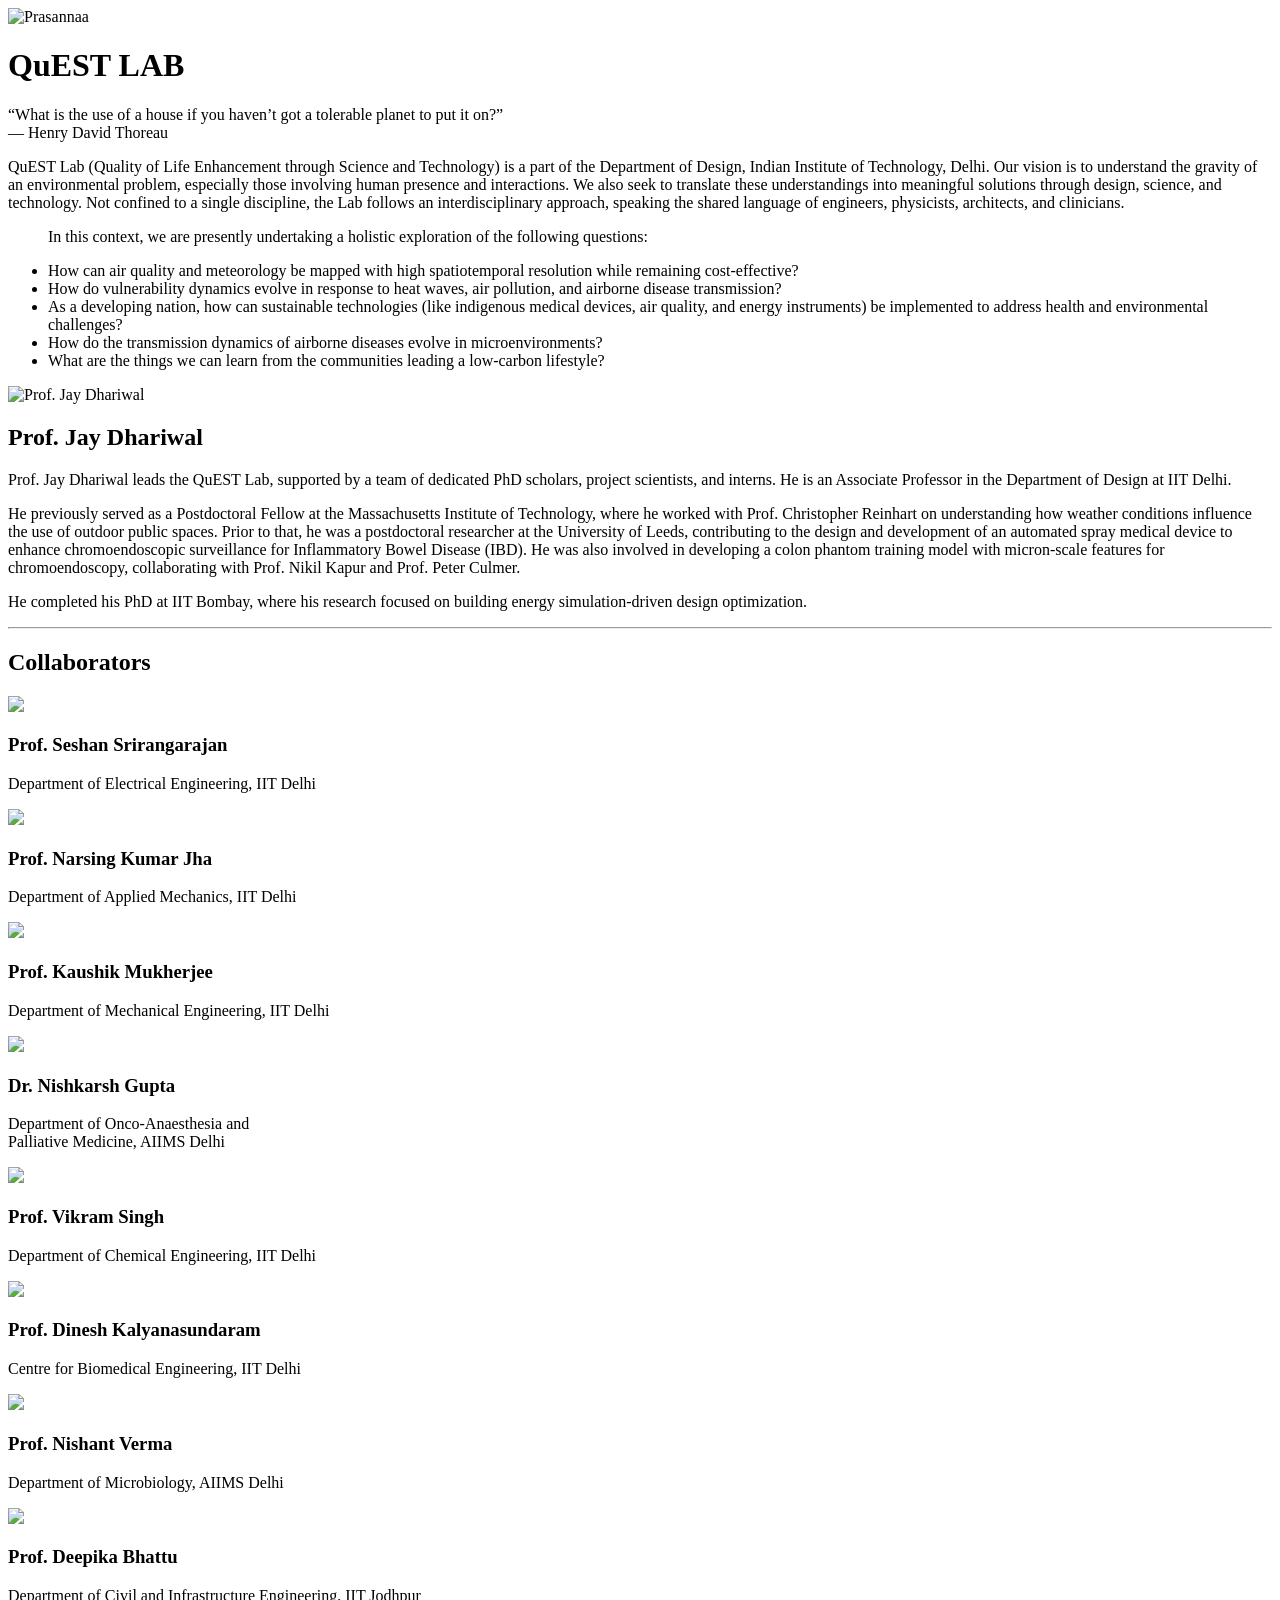
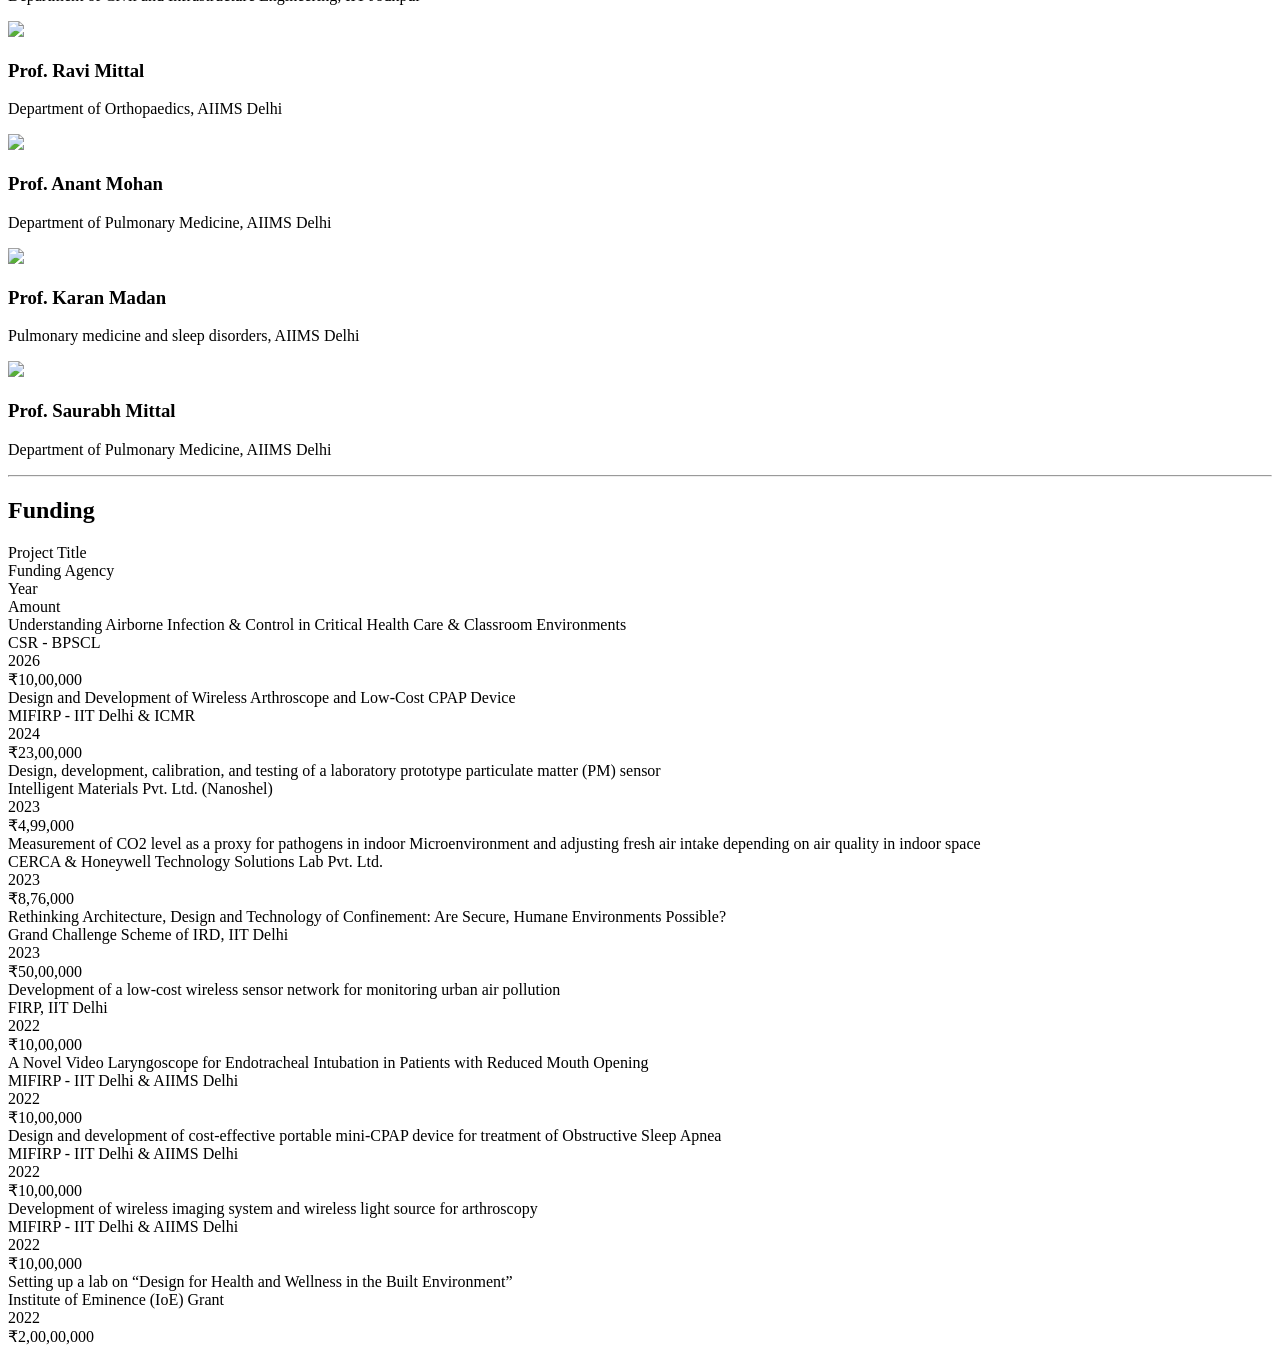
==== index.html @ b1b8299a "Add files via upload" ====
<!DOCTYPE html>
<html>
<head profile="http://www.w3.org/2005/10/profile">
<link rel="icon" 
      type="image/png" 
      href="./img/Favicon.png">
<meta name="viewport" content="width=device-width, initial-scale=1">
<title>Quest Lab</title>
<link rel="stylesheet" href="./css/stylesheet.css">
</head>
<body>

    <div id="nav-placeholder"></div>
    <script src="./js/nav-loader.js"></script>

    <div class="main">
        <div >
            <img src="./img/Lab_team.JPG" alt="Prasannaa" class="about_photo">
        </div>

        <div class="about_text">
        
        <h1>QuEST LAB</h1>

        <p class="lab-quote">
            “What is the use of a house if you haven’t got a tolerable planet to put it on?” 
            <br>― Henry David Thoreau
        <p>
            QuEST Lab (Quality of Life Enhancement through Science and Technology) is a part of the Department of Design, 
            Indian Institute of Technology, Delhi. Our vision is to understand the gravity of an environmental problem, especially 
            those involving human presence and interactions. We also seek to translate these understandings into meaningful solutions 
            through design, science, and technology. Not confined to a single discipline, the Lab follows an interdisciplinary approach, 
            speaking the shared language of engineers, physicists, architects, and clinicians.
        </p>

        <ul class="lab-list">
        <p>
            In this context, we are presently undertaking a holistic exploration of the following questions:
        </p>
            <li>How can air quality and meteorology be mapped with high spatiotemporal resolution while remaining cost-effective?</li>
            <li>How do vulnerability dynamics evolve in response to heat waves, air pollution, and airborne disease transmission?</li>
            <li>As a developing nation, how can sustainable technologies (like indigenous medical devices, air quality, and energy instruments) be implemented to address health and environmental challenges?</li>
            <li>How do the transmission dynamics of airborne diseases evolve in microenvironments?</li>
            <li>What are the things we can learn from the communities leading a low-carbon lifestyle?</li>
        </ul>

        </div>

        <div class="pi-section">

        <img src="./img/Jay Dhariwal.jpeg" alt="Prof. Jay Dhariwal" class="pi-img">

        <div class="pi-text">
            <h2>Prof. Jay Dhariwal</h2>

            <p>
            Prof. Jay Dhariwal leads the QuEST Lab, supported by a team of dedicated PhD scholars, 
            project scientists, and interns. He is an Associate Professor in the Department of Design at IIT Delhi.
            </p>

            <p>
            He previously served as a Postdoctoral Fellow at the Massachusetts Institute of Technology, 
            where he worked with Prof. Christopher Reinhart on understanding how weather conditions influence 
            the use of outdoor public spaces. Prior to that, he was a postdoctoral researcher at the University of Leeds, 
            contributing to the design and development of an automated spray medical device to enhance chromoendoscopic 
            surveillance for Inflammatory Bowel Disease (IBD). He was also involved in developing a colon phantom training 
            model with micron-scale features for chromoendoscopy, collaborating with Prof. Nikil Kapur and Prof. Peter Culmer.
            </p>

            <p>
            He completed his PhD at IIT Bombay, where his research focused on building energy simulation-driven design optimization.
            </p>

        </div>

        </div>

        
        <hr class="section-line">

        <div class="about_text">
        
        <h2>Collaborators</h2>

            <div class="collab-container">

                <div class="collab-card">
                    <img src="./img/Collaborators/Seshan_Srirangarajan.jpeg" class="collab-img">
                    <h3>Prof. Seshan Srirangarajan</h3>
                    <p>Department of Electrical Engineering, IIT Delhi</p>
                </div>

                <div class="collab-card">
                    <img src="./img/Collaborators/Narsing_jha.jpeg" class="collab-img">
                    <h3>Prof. Narsing Kumar Jha</h3>
                    <p>Department of Applied Mechanics, IIT Delhi</p>
                </div>

                <div class="collab-card">
                    <img src="./img/Collaborators/K_Mukherjee.jfif" class="collab-img">
                    <h3>Prof. Kaushik Mukherjee</h3>
                    <p>Department of Mechanical Engineering, IIT Delhi</p>
                </div>

                <div class="collab-card">
                    <img src="./img/Collaborators/Nishkarsh-Gupta.webp" class="collab-img">
                    <h3>Dr. Nishkarsh Gupta</h3>
                    <p>Department of Onco-Anaesthesia and <br> Palliative Medicine, AIIMS Delhi</p>
                </div>

                <div class="collab-card">
                    <img src="./img/Collaborators/vikram-singh.jpeg" class="collab-img">
                    <h3>Prof. Vikram Singh</h3>
                    <p>Department of Chemical Engineering, IIT Delhi</p>
                </div>

                <div class="collab-card">
                    <img src="./img/Collaborators/Dinesh_kalyanasundaram.jfif" class="collab-img">
                    <h3>Prof. Dinesh Kalyanasundaram</h3>
                    <p>Centre for Biomedical Engineering, IIT Delhi</p>
                </div>

                <div class="collab-card">
                    <img src="./img/Collaborators/nishanth_verma.jpg" class="collab-img">
                    <h3>Prof. Nishant Verma</h3>
                    <p>Department of Microbiology, AIIMS Delhi</p>
                </div>

                <div class="collab-card">
                    <img src="./img/Collaborators/Deepika-Bhattu.jpg" class="collab-img">
                    <h3>Prof. Deepika Bhattu</h3>
                    <p>Department of Civil and Infrastructure Engineering, IIT Jodhpur</p>
                </div>
                
                <div class="collab-card">
                    <img src="./img/Collaborators/drravimittal.png" class="collab-img">
                    <h3>Prof. Ravi Mittal</h3>
                    <p>Department of Orthopaedics, AIIMS Delhi</p>
                </div>
                
                <div class="collab-card">
                    <img src="./img/Collaborators/Anant-Mohan.webp" class="collab-img">
                    <h3>Prof. Anant Mohan</h3>
                    <p>Department of Pulmonary Medicine, AIIMS Delhi</p>
                </div>

                <div class="collab-card">
                    <img src="./img/Collaborators/karan_madan.cms" class="collab-img">
                    <h3>Prof. Karan Madan</h3>
                    <p>Pulmonary medicine and sleep disorders, AIIMS Delhi</p>
                </div>

                <div class="collab-card">
                    <img src="./img/Collaborators/saurabh_mittal.jfif" class="collab-img">
                    <h3>Prof. Saurabh Mittal</h3>
                    <p>Department of Pulmonary Medicine, AIIMS Delhi</p>
                </div>

            </div>

        <hr class="section-line">

        <h2>Funding</h2>

            <div class="funding-table">

                <!-- Header -->
                <div class="funding-row funding-header">
                    <div>Project Title</div>
                    <div>Funding Agency</div>
                    <div>Year</div>
                    <div>Amount</div>
                </div>

                <div class="funding-row">
                    <div>Understanding Airborne Infection & Control in Critical Health Care & Classroom Environments</div>
                    <div>CSR - BPSCL</div>
                    <div>2026</div>
                    <div>₹10,00,000</div>
                </div>
                
                <div class="funding-row">
                    <div>Design and Development of Wireless Arthroscope and Low-Cost CPAP Device</div>
                    <div>MIFIRP - IIT Delhi & ICMR</div>
                    <div>2024</div>
                    <div>₹23,00,000</div>
                </div>

                <div class="funding-row">
                    <div>Design, development, calibration, and testing of a laboratory prototype particulate matter (PM) sensor</div>
                    <div>Intelligent Materials Pvt. Ltd. (Nanoshel)</div>
                    <div>2023</div>
                    <div>₹4,99,000</div>
                </div>                

                <div class="funding-row">
                    <div>Measurement of CO2 level as a proxy for pathogens in indoor Microenvironment and adjusting fresh air intake depending on air quality in indoor space</div>
                    <div>CERCA & Honeywell Technology Solutions Lab Pvt. Ltd.</div>
                    <div>2023</div>
                    <div>₹8,76,000</div>
                </div>

                <div class="funding-row">
                    <div>Rethinking Architecture, Design and Technology of Confinement: Are Secure, Humane Environments Possible? </div>
                    <div>Grand Challenge Scheme of IRD, IIT Delhi</div>
                    <div>2023</div>
                    <div>₹50,00,000</div>
                </div>
                
                <div class="funding-row">
                    <div>Development of a low-cost wireless sensor network for monitoring urban air pollution</div>
                    <div>FIRP, IIT Delhi</div>
                    <div>2022</div>
                    <div>₹10,00,000</div>
                </div>
                
                <div class="funding-row">
                    <div>A Novel Video Laryngoscope for Endotracheal Intubation in Patients with Reduced Mouth Opening</div>
                    <div>MIFIRP - IIT Delhi & AIIMS Delhi</div>
                    <div>2022</div>
                    <div>₹10,00,000</div>
                </div>

                <div class="funding-row">
                    <div>Design and development of cost-effective portable mini-CPAP device for treatment of Obstructive Sleep Apnea</div>
                    <div>MIFIRP - IIT Delhi & AIIMS Delhi</div>
                    <div>2022</div>
                    <div>₹10,00,000</div>
                </div>

                <div class="funding-row">
                    <div>Development of wireless imaging system and wireless light source for arthroscopy</div>
                    <div>MIFIRP - IIT Delhi & AIIMS Delhi</div>
                    <div>2022</div>
                    <div>₹10,00,000</div>
                </div>

                <div class="funding-row">
                    <div>Setting up a lab on “Design for Health and Wellness in the Built Environment”</div>
                    <div>Institute of Eminence (IoE) Grant</div>
                    <div>2022</div>
                    <div>₹2,00,00,000</div>
                </div>

            </div>        

        </div>
    
    
    </div>
</body>
</html>
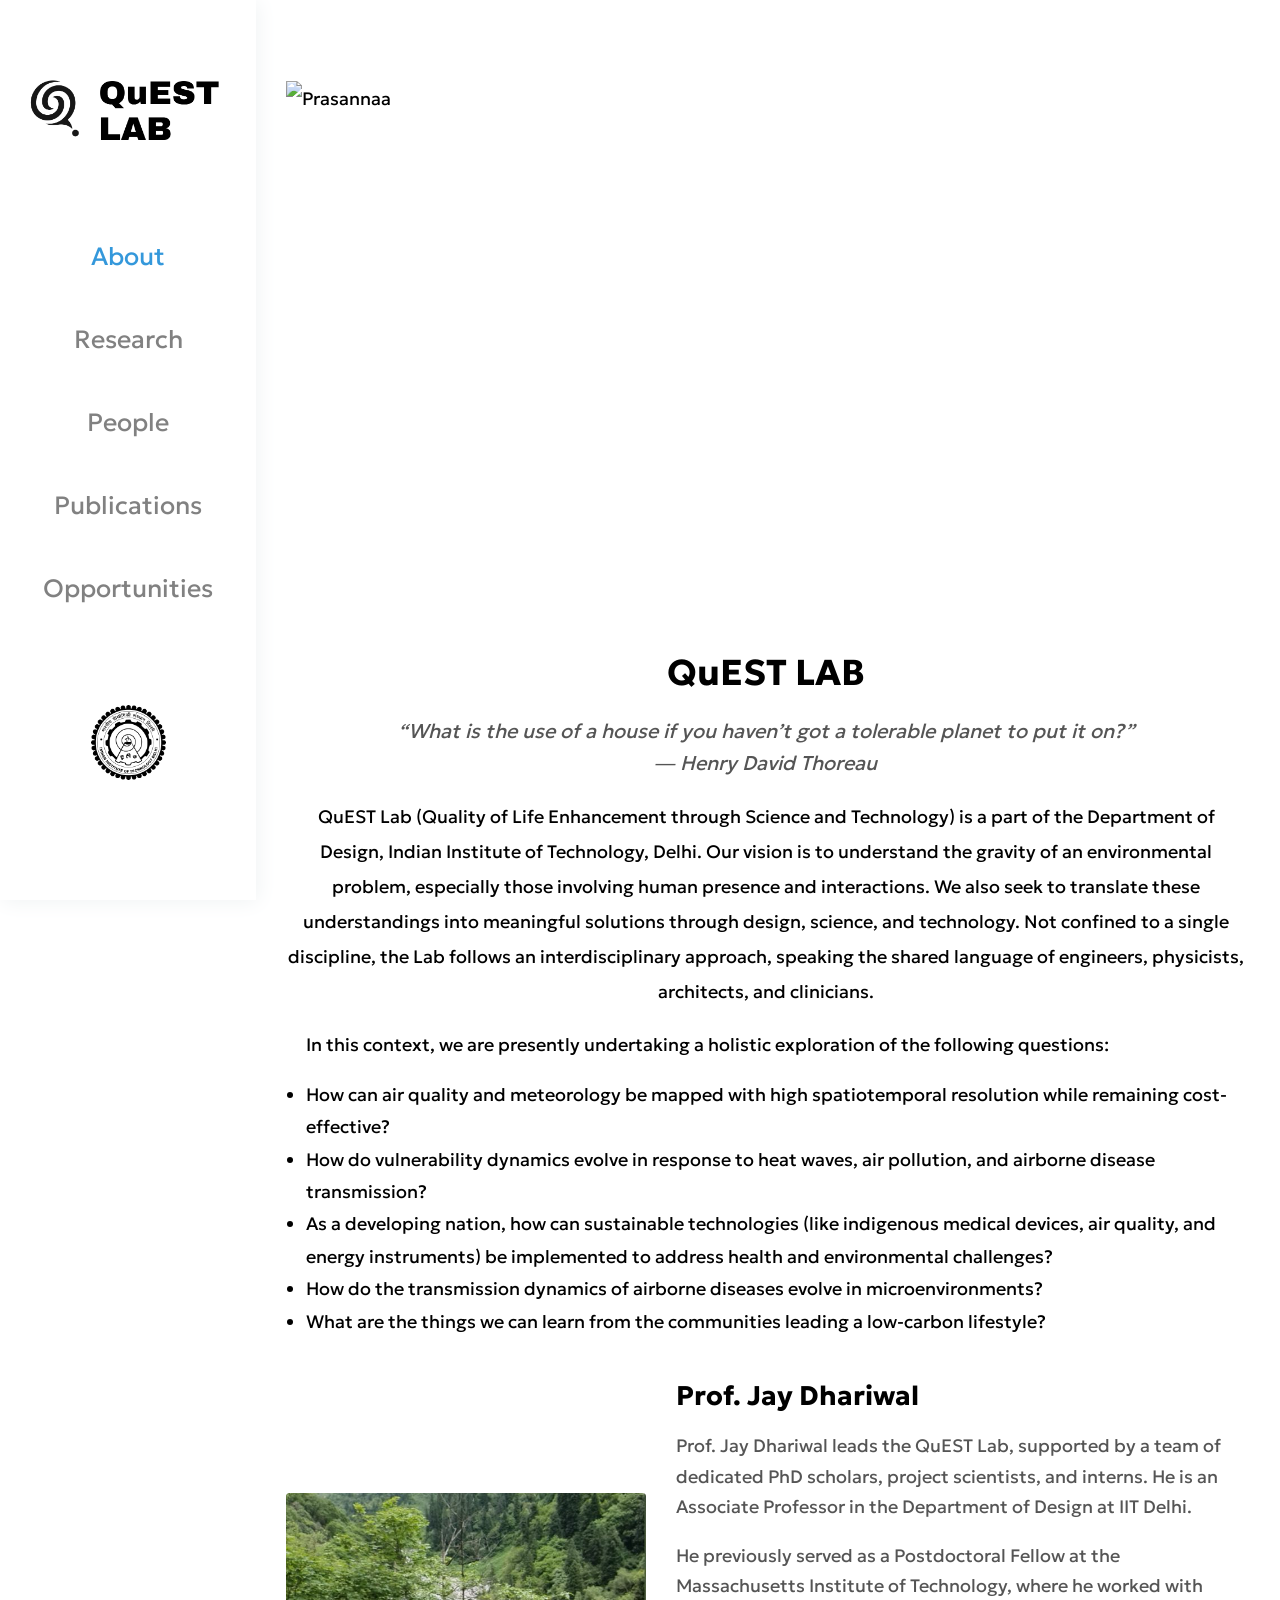
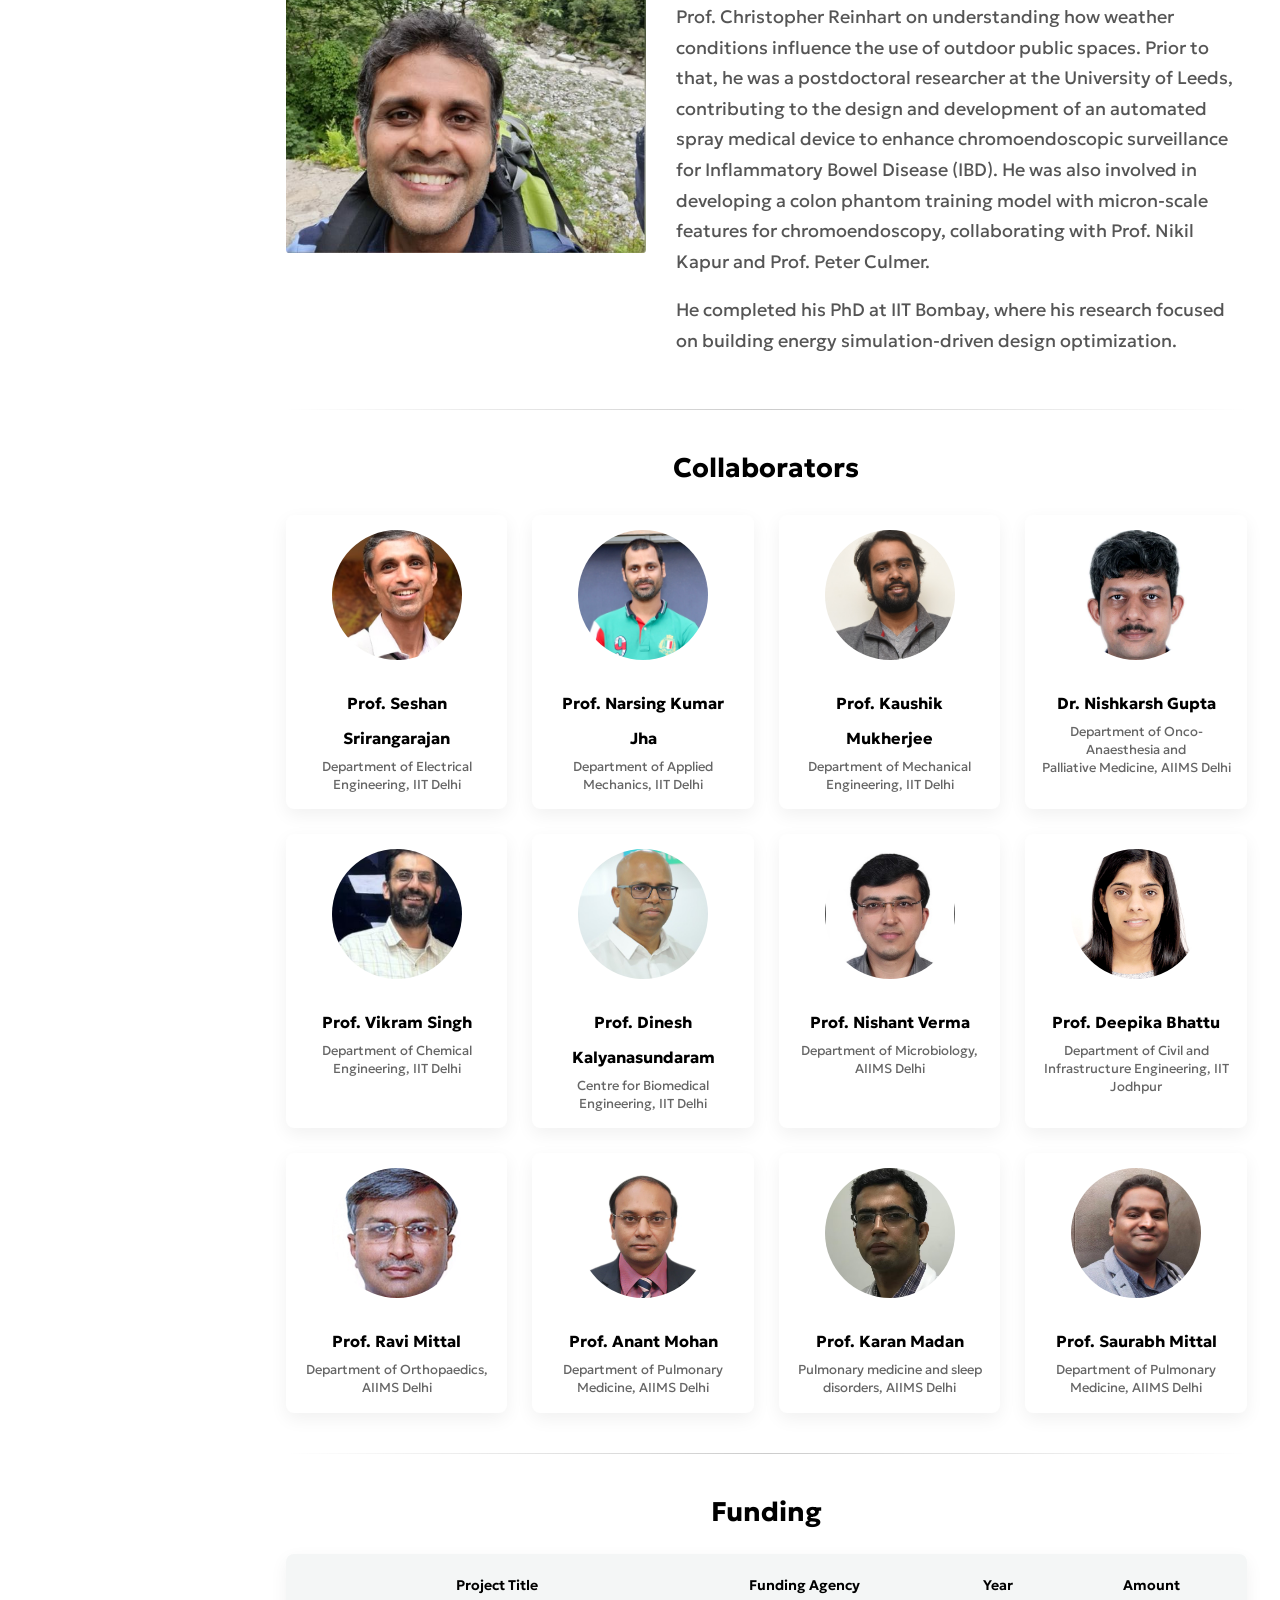
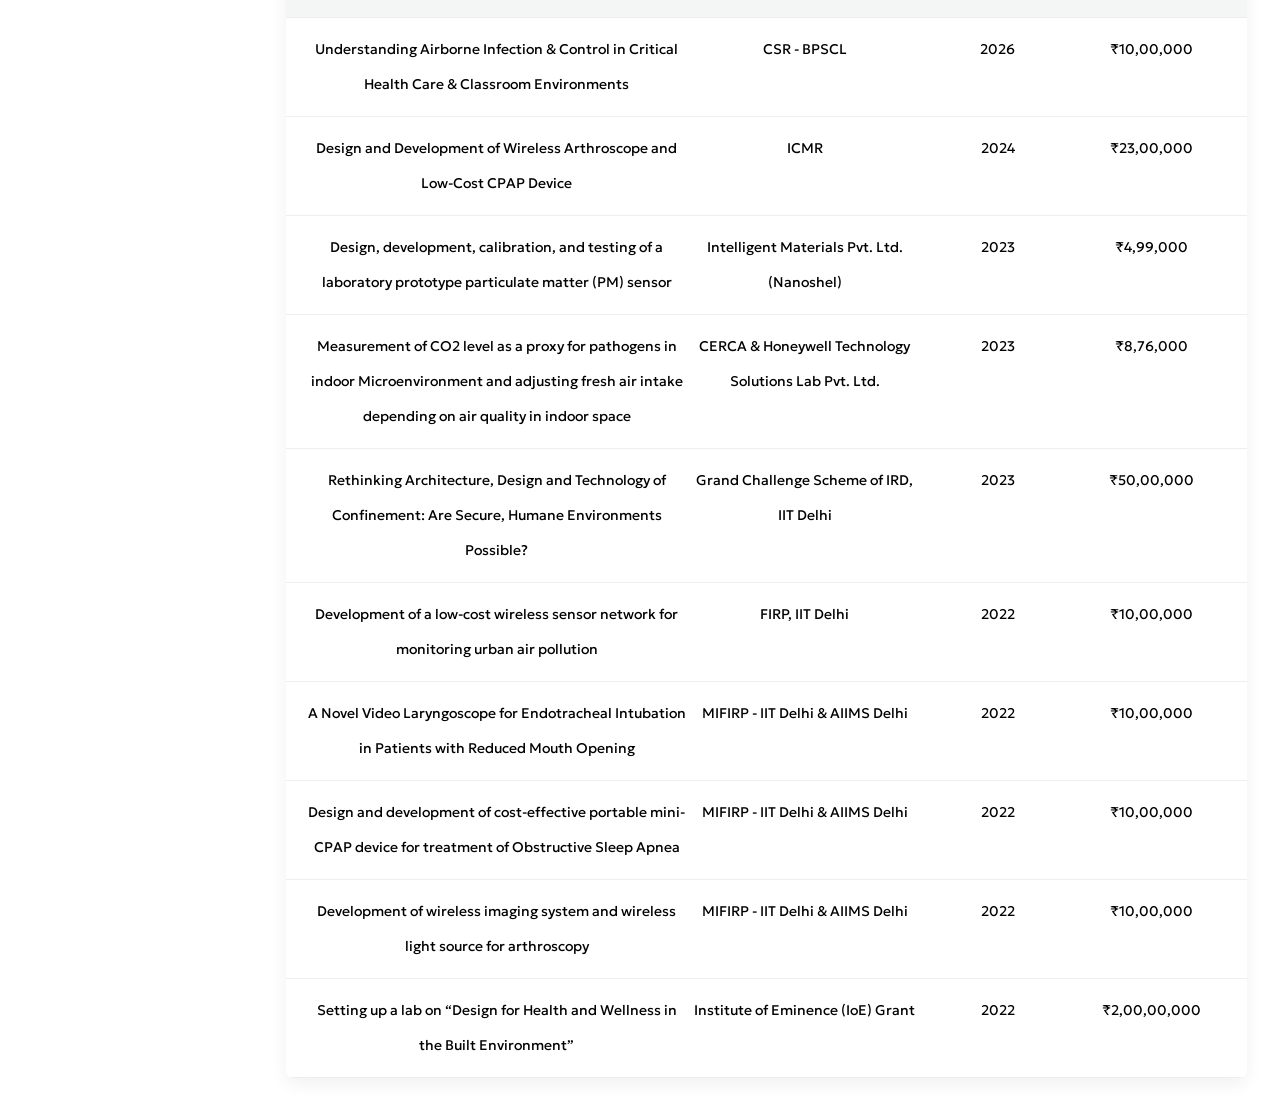
==== commit 4cde6876: "updated" ====
--- a/index.html
+++ b/index.html
@@ -181,7 +181,7 @@
                 
                 <div class="funding-row">
                     <div>Design and Development of Wireless Arthroscope and Low-Cost CPAP Device</div>
-                    <div>MIFIRP - IIT Delhi & ICMR</div>
+                    <div>ICMR</div>
                     <div>2024</div>
                     <div>₹23,00,000</div>
                 </div>
--- a/css/stylesheet.css
+++ b/css/stylesheet.css
@@ -0,0 +1,838 @@
+@import "https://fonts.googleapis.com/css2?family=Geologica:wght@200&display=swap";
+
+body {
+  font-family: "Geologica", sans-serif;
+  font-style: normal;
+}
+
+/* Style page content */
+.main {
+  margin-left: 20%; /* Same as the width of the sidenav */
+  font-size: 18px; /* Increased text to enable scrolling */
+  line-height: 35px;
+  padding: 2%;
+}
+
+.sidenav {
+  height: 100%;
+  width: 20%;
+  position: fixed;
+  z-index: 1001;
+  top: 0;
+  left: 0;
+  box-shadow: 2px 2px 20px #F0F3F4;
+  overflow-x: hidden;
+  justify-content: center;
+  display: flex;
+  flex-direction: column;
+  justify-content: center;   /* vertical centering */
+  align-items: center;       /* horizontal centering */
+}
+
+.navblock {
+  margin:auto;
+  width: 100%;
+  height: 90%;
+  display: flex;
+  flex-direction: column;
+  align-items: center;
+  justify-content: center;  /* keeps everything grouped */
+}
+
+.logo {
+  max-width: 200px;
+  margin-top: 75px;   /* small gap only */
+}
+
+.bottom_logo {
+  max-width: 75px;
+  margin-bottom: 120px;   /* small gap only */
+}
+
+.navblock_text {
+  margin: auto;
+  width: 100%;
+  padding-top: 15%;
+  padding-bottom: 15%;
+}
+
+.navblock_text a {
+  padding: 26px 16px 26px 16px;
+  text-decoration: none;
+  text-align: center;
+  font-size: 25px;
+  color: #818181;
+  display: block;
+}
+
+.navblock_text a:hover {
+  color: #CFD8DC;
+}
+
+.footer {
+  position: relative;
+  left: 0;
+  bottom: 0;
+  width: 100%;
+  color: #818181;
+  text-align: center;
+}
+
+.about_accent {
+  color:  green;
+}
+
+.resume_accent {
+  color:  green;
+}
+
+.research_accent {
+  color:  #E74C3C;
+}
+
+.blog_accent {
+  color:  #8E44AD;
+}
+
+a {
+  color: #3498DB;
+  text-decoration: none;
+}
+
+.about_photo{
+  display: block;
+  margin-top: 5%;
+  width: 1000px;
+  height: 550px;
+  object-fit:cover;
+  margin-left: auto;
+  margin-right: auto;
+}
+
+.section-line {
+  border: none;
+  height: 1px;
+  background: linear-gradient(to right, transparent, #ccc, transparent);
+  margin: 40px 0;
+}
+
+.about_logo{
+  display: block;
+  width: 40%;
+  margin-left: auto;
+  margin-right: auto;
+}
+
+.about_text {
+  text-align: center;
+}
+
+.about_header {
+    /* font-family: 'Permanent Marker', cursive;  */
+	color: #f1c40f;
+  }
+
+.about_links {
+  text-align: center;
+  padding: 5% 5% 5% 5%;
+}
+
+.portfolio_accent {
+  color:  #F1C40F;
+}
+
+.portfolio_image {
+  max-width: 300px;
+  max-height:300px;
+  position: absolute;
+  top: 55%;
+  left: 50%;
+  transform: translate(-50%, -50%);
+}
+
+.portfolio-container {
+  display: flex;
+  flex-flow: row wrap;
+  justify-content: space-between;
+}
+
+.portfolio-container > div {
+  background-color: white;
+  width: 50%;
+  margin: 4% 0% 4% 0%;
+  min-height: 20vh;
+  justify-content: center;
+  position: relative;
+}
+
+.portfolio-container_text {
+  width: 90%;
+  position: absolute;
+  text-align: left;
+}
+
+.portfolio-container_image {
+  width: 90%;
+  position: absolute;
+  text-align: center;
+  color: #8E44AD;
+}
+
+.blog-container {
+  display: flex;
+  flex-wrap: wrap;
+  justify-content: space-between;
+}
+
+.blog-container > div {
+  background-color: white;
+  box-shadow: 2px 2px 20px #EAECEE;
+  width: 45%;
+  margin: 5% 0% 5% 0%;
+  min-height: 25vh;
+  line-height: 60px;
+  font-size: 25px;
+  align-items: center;
+  justify-content: center;
+  position: relative;
+}
+
+.blog_text {
+  width: 90%;
+  position: absolute;
+  top: 55%;
+  left: 50%;
+  transform: translate(-50%, -50%);
+  text-align: center;
+}
+
+.blog_date {
+  width: 95%;
+  padding-right: 5%;
+  font-size: 20px;
+  color: #CFD8DC;
+  text-align: end;
+  margin-block-start: 0em;
+  margin-block-end: 0em;
+}
+
+.hamburger-menu {
+    display: none;
+    cursor: pointer;
+    position: fixed;
+    top: 0;
+    left: 0;
+    z-index: 1002;
+    background: white;
+    width: 100%; /* Full width */
+    padding: 20px 25px;
+    height: 40px; /* Fixed height for header */
+}
+
+.bar1, .bar2, .bar3 {
+    width: 35px;
+    height: 5px;
+    background-color: #818181;
+    margin: 6px 0;
+    transition: 0.3s;
+}
+
+/* Hamburger animation classes */
+.change .bar1 {
+    transform: translate(0, 11px) rotate(-45deg);
+}
+
+.change .bar2 {
+    opacity: 0;
+}
+
+.change .bar3 {
+    transform: translate(0, -11px) rotate(45deg);
+}
+
+.sidenav.active {
+    left: 0 !important;
+}
+
+.no-scroll {
+    overflow: hidden;
+    position: fixed;
+}
+
+.portfolio_iframe {
+    max-width: 100%;
+    width: 560px;
+    height: 315px;
+    border-radius: 15px; /* This rounds the corners */
+    position: absolute;
+    top: 50%;
+    left: 50%;
+    transform: translate(-50%, -50%);
+    border: none;
+  }
+
+.portfolio_hero {
+    padding-right: 20%;
+}
+
+/* Update your media query */
+@media screen and (max-width: 1100px) {
+    .hamburger-menu {
+        display: block;
+    }
+
+    .sidenav {
+        width: 100%;
+        height: 100%;
+        position: fixed;
+        top: 50px; /* Start below the header */
+        left: -100%;
+        transition: left 0.2s ease-in-out;
+        background: white;
+    }
+
+    .sidenav.active {
+        left: 0; /* Slide in */
+    }
+
+    .sidenav a {
+        text-align: center;
+        padding: 15px 25px;
+    }
+
+    .main {
+        margin-left: 0;
+        padding: 20% 6% 20% 6%;
+        font-size: 18px;
+    }
+
+    .portfolio_image {
+        display: block;
+        max-width: 80%;
+    }
+
+    .navblock_text a {
+        padding: 16px;
+    }
+
+    .footer {
+        display: none;
+      }
+
+    .blog-container > div {
+        width: 100%;
+        min-height: 30vh;
+        margin: 10% 0% 10% 0%;
+    }
+    .portfolio-container > div {
+        width: 100%;
+    }
+}
+
+@media screen and (max-width: 500px) {
+    .portfolio_hero {
+        padding-right: 0%;
+    }
+}
+
+
+/* Blog cards with thumbnail */
+.blog-container {
+  display: grid;
+  grid-template-columns: repeat(auto-fit, minmax(300px, 1fr));
+  gap: 28px;
+  align-items: stretch;
+  margin-top: 10px;
+}
+
+/* Card */
+.blog-card {
+  background: #fff;
+  border-radius: 6px;
+  box-shadow: 0 6px 18px rgba(0,0,0,0.06);
+  overflow: hidden;
+  transition: transform 180ms ease, box-shadow 180ms ease;
+}
+
+/* Make entire card clickable */
+.blog-link {
+  display: flex;
+  text-decoration: none;
+  color: inherit;
+  height: 100%;
+}
+
+.blog-thumb {
+  width: 500px;        /* fixed small width */
+  height: 380px;       /* fixed small height */
+  object-fit: cover;   /* crop image nicely */
+  border-radius: 4px;  /* optional: rounded corners */
+  margin: 20px;        /* spacing inside the card */
+}
+
+/* Keep layout clean */
+.blog-content {
+  position: relative;
+  padding: 28px 24px;
+  display: flex;
+  flex-direction: column;
+  justify-content: center;
+}
+
+/* Title */
+.blog-title {
+  margin: 0 0 8px 0;
+  font-size: 20px;
+  color: #1479b8;
+  font-weight: 500;
+  text-align: left;
+}
+
+.research-author {
+  margin: 0;
+  font-size: 15px;
+  font-weight: 500;
+  color: #333;
+}
+
+.research-supervisor {
+  margin: 2px 0 8px 0;
+  font-size: 14px;
+  color: #666;
+}
+
+.research-abstract {
+  margin: 0;
+  font-size: 14px;
+  color: #555;
+  line-height: 1.6;
+}
+
+
+/* Hover */
+.blog-card:hover {
+  transform: translateY(-6px);
+  box-shadow: 0 12px 30px rgba(0,0,0,0.12);
+}
+
+.team-container {
+  display: grid;
+  grid-template-columns: 1fr 1fr;
+  gap: 35px;
+  margin-top: 40px;
+}
+
+/* Individual card (the "box") */
+.team-row-card {
+  display: flex;
+  align-items: center;
+
+  background: #ffffff;
+  padding: 25px;
+  border-radius: 12px;
+
+  box-shadow: 0 8px 25px rgba(0,0,0,0.08);
+  transition: transform 0.2s ease, box-shadow 0.2s ease;
+}
+
+/* Hover effect */
+.team-row-card:hover {
+  transform: translateY(-6px);
+  box-shadow: 0 14px 35px rgba(0,0,0,0.12);
+}
+
+/* Image */
+.team-row-img {
+  width: 120px;
+  height: 120px;
+  object-fit: cover;
+  border-radius: 50%;
+  margin-right: 20px;
+}
+
+/* Text */
+.team-row-text h2 {
+  margin: 0 0 5px 0;
+  font-size: 20px;
+}
+
+.team-row-text p {
+  margin: 3px 0;
+  font-size: 15px;
+  color: #555;
+}
+
+.team-links {
+  margin-top: 10px;
+}
+
+.team-links a {
+  margin-right: 12px;
+  font-size: 18px;
+  color: #555;
+  transition: color 0.2s ease;
+}
+
+.team-links a:hover {
+  color: #1479b8;
+}
+
+.lab-quote {
+  font-style: italic;
+  font-size: 20px;
+  margin: 20px auto;
+  max-width: 800px;
+  line-height: 1.6;
+  color: #555;
+}
+
+.lab-list {
+  max-width: 1400px;
+  margin: 20px auto;
+  font-size: 18px;
+  text-align: left;        /* force left alignment */
+  padding-left: 20px;      /* proper bullet spacing */
+  list-style-position: outside;
+  line-height: 1.8;
+}
+
+/* Responsive: stack thumb on small screens */
+@media (max-width: 520px) {
+  .blog-link {
+    flex-direction: column;
+  }
+  .blog-thumb {
+    width: 100%;
+    height: 160px;
+  }
+  .blog-content {
+    padding: 18px;
+  }
+  .blog-date {
+    right: 14px;
+    top: 10px;
+  }
+}
+
+
+
+/* Container: 4 per row */
+.collab-container {
+  display: grid;
+  grid-template-columns: repeat(4, 1fr);
+  gap: 25px;
+  margin-top: 30px;
+}
+
+/* Card (same feel as blog, but compact) */
+.collab-card {
+  background: #fff;
+  border-radius: 8px;
+  padding: 15px;
+  text-align: center;
+  box-shadow: 0 6px 18px rgba(0,0,0,0.06);
+  transition: transform 0.2s ease, box-shadow 0.2s ease;
+}
+
+.collab-card p {
+  margin: 2px 0;
+  line-height: 1.4;
+}
+
+/* Hover (subtle) */
+.collab-card:hover {
+  transform: translateY(-4px);
+  box-shadow: 0 10px 24px rgba(0,0,0,0.1);
+}
+
+/* Image */
+.collab-img {
+  width: 130px;
+  height: 130px;
+  object-fit: cover;
+  border-radius: 50%;
+  margin-bottom: 10px;
+}
+
+/* Name */
+.collab-card h3 {
+  margin: 5px 0 2px 0;
+  font-size: 16px;
+}
+
+/* Department */
+.collab-card p {
+  margin: 0;
+  font-size: 13px;
+  color: #666;
+}
+
+@media (max-width: 900px) {
+  .collab-container {
+    grid-template-columns: repeat(2, 1fr);
+  }
+}
+
+@media (max-width: 500px) {
+  .collab-container {
+    grid-template-columns: 1fr;
+  }
+}
+
+
+/* Publication container */
+.pub-container {
+  margin-top: 30px;
+  max-width: 900px;
+}
+
+/* Individual publication box */
+.pub-item {
+  background: #fff;
+  padding: 18px 22px;
+  margin-bottom: 20px;
+  border-radius: 8px;
+  box-shadow: 0 6px 18px rgba(0,0,0,0.06);
+  line-height: 1.6;
+}
+
+/* Title */
+.pub-title {
+  font-weight: 600;
+  font-size: 16px;
+  margin-bottom: 6px;
+}
+
+/* Authors */
+.pub-authors {
+  font-size: 14px;
+  color: #333;
+}
+
+/* Journal */
+.pub-journal {
+  font-size: 14px;
+  font-style: italic;
+  color: #555;
+}
+
+/* Year */
+.pub-year {
+  font-size: 14px;
+  color: #555;
+}
+
+/* DOI */
+.pub-doi {
+  margin-top: 6px;
+  font-size: 14px;
+}
+
+/* Clickable DOI */
+.pub-doi a {
+  color: #1479b8;
+  text-decoration: none;
+}
+
+.pub-doi a:hover {
+  text-decoration: underline;
+}
+
+/* Table container */
+.funding-table {
+  margin-top: 25px;
+  border-radius: 8px;
+  overflow: hidden;
+  box-shadow: 0 6px 18px rgba(0,0,0,0.06);
+}
+
+/* Each row */
+.funding-row {
+  display: grid;
+  grid-template-columns: 2.5fr 1.5fr 1fr 1fr;
+  padding: 14px 18px;
+  background: #fff;
+  border-bottom: 1px solid #eee;
+  font-size: 14px;
+}
+
+/* Header */
+.funding-header {
+  background: #f4f6f6;
+  font-weight: 600;
+}
+
+/* Hover effect */
+.funding-row:hover {
+  background: #fafafa;
+}
+
+
+
+/* Alumni grid: 4 per row */
+.alumni-container {
+  display: grid;
+  grid-template-columns: repeat(4, 1fr);
+  gap: 25px;
+  margin-top: 30px;
+}
+
+/* Slightly more compact cards for alumni */
+.alumni-container .team-row-card {
+  flex-direction: column;
+  text-align: center;
+  padding: 18px;
+}
+
+/* Smaller image */
+.alumni-container .team-row-img {
+  width: 120px;
+  height: 120px;
+  margin-right: 0;
+  margin-bottom: 10px;
+}
+
+/* Reduce text size slightly */
+.alumni-container .team-row-text h2 {
+  font-size: 16px;
+}
+
+.alumni-container .team-row-text p {
+  font-size: 13px;
+}
+
+
+@media (max-width: 1000px) {
+  .alumni-container {
+    grid-template-columns: repeat(2, 1fr);
+  }
+}
+
+@media (max-width: 500px) {
+  .alumni-container {
+    grid-template-columns: 1fr;
+  }
+}
+
+
+/* PI section */
+.pi-section {
+  display: flex;
+  align-items: center;
+  gap: 30px;
+  margin-top: 40px;
+}
+
+/* Prevent image from stretching weirdly */
+.pi-image-wrapper {
+  flex-shrink: 0;
+}
+
+/* Image styling */
+.pi-img {
+  width: 360px;
+  height: auto;
+  border-radius: 1%;
+}
+
+/* Text */
+.pi-text {
+  flex: 1;
+  text-align: left;
+}
+
+.pi-text h2 {
+  margin-top: 0;
+  margin-bottom: 10px;
+}
+
+.pi-text p {
+  margin-bottom: 12px;
+  line-height: 1.7;
+  color: #555;
+}
+
+@media (max-width: 800px) {
+  .pi-section {
+    flex-direction: column;
+    align-items: center;
+    text-align: center;
+  }
+
+  .pi-text {
+    text-align: center;
+  }
+}
+
+
+/* Recruitment container */
+.recruit-container {
+  margin-top: 30px;
+  max-width: 900px;
+}
+
+/* Card */
+.recruit-card {
+  background: #fff;
+  padding: 22px 24px;
+  margin-bottom: 25px;
+  border-radius: 10px;
+  box-shadow: 0 6px 18px rgba(0,0,0,0.06);
+  line-height: 1.6;
+  transition: transform 0.2s ease, box-shadow 0.2s ease;
+}
+
+/* Hover effect */
+.recruit-card:hover {
+  transform: translateY(-5px);
+  box-shadow: 0 12px 28px rgba(0,0,0,0.12);
+}
+
+/* Title */
+.recruit-title {
+  font-size: 18px;
+  font-weight: 600;
+  margin-bottom: 8px;
+}
+
+/* Description */
+.recruit-desc {
+  font-size: 15px;
+  color: #444;
+  margin-bottom: 12px;
+}
+
+/* Section (like requirements) */
+.recruit-section ul {
+  margin-top: 6px;
+  font-size: 15px;
+
+  padding-left: 20px;
+}
+
+/* Contact */
+.recruit-contact {
+  margin-top: 10px;
+  font-size: 14px;
+  color: #555;
+}
+
+/* Apply button */
+.recruit-apply {
+  margin-top: 15px;
+}
+
+.recruit-apply a {
+  display: inline-block;
+  padding: 8px 16px;
+  background-color: #1479b8;
+  color: #fff;
+  border-radius: 5px;
+  font-size: 14px;
+  text-decoration: none;
+  transition: background 0.2s ease;
+}
+
+.recruit-apply a:hover {
+  background-color: #0f5f8f;
+}
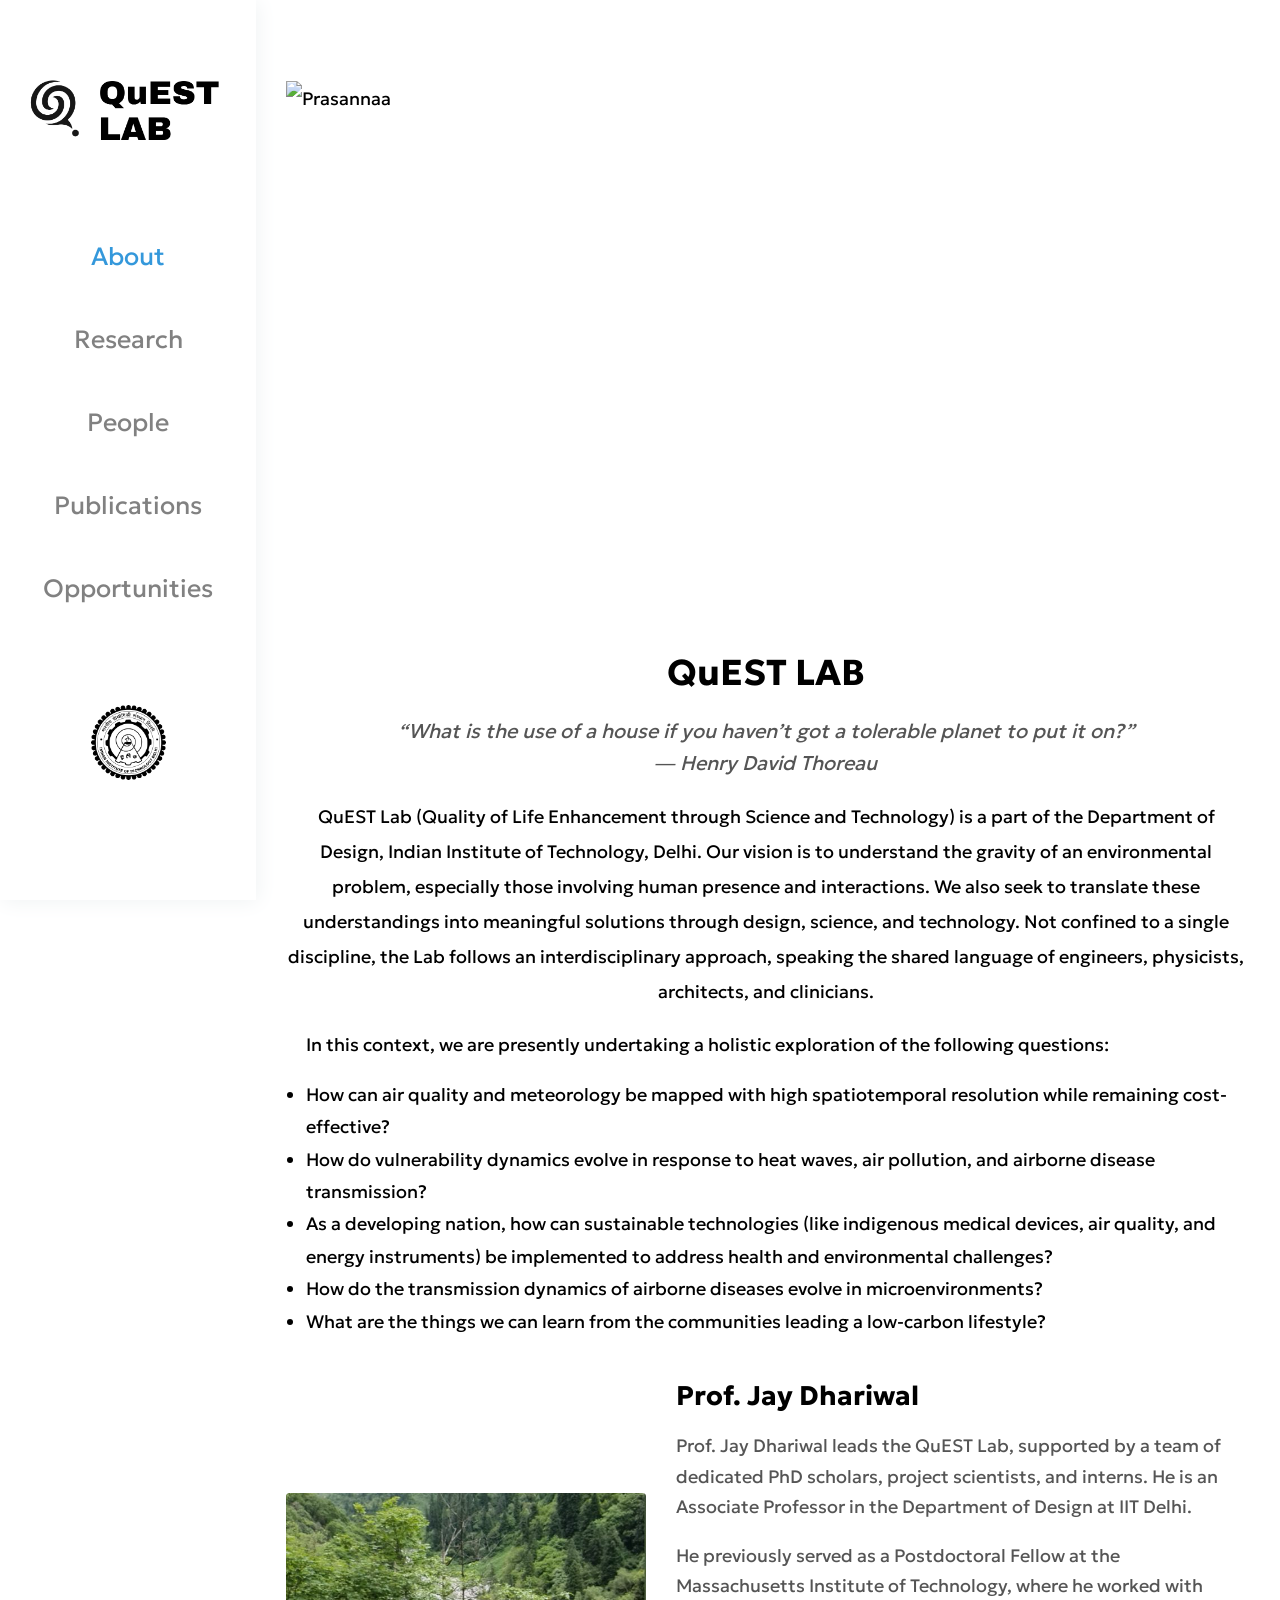
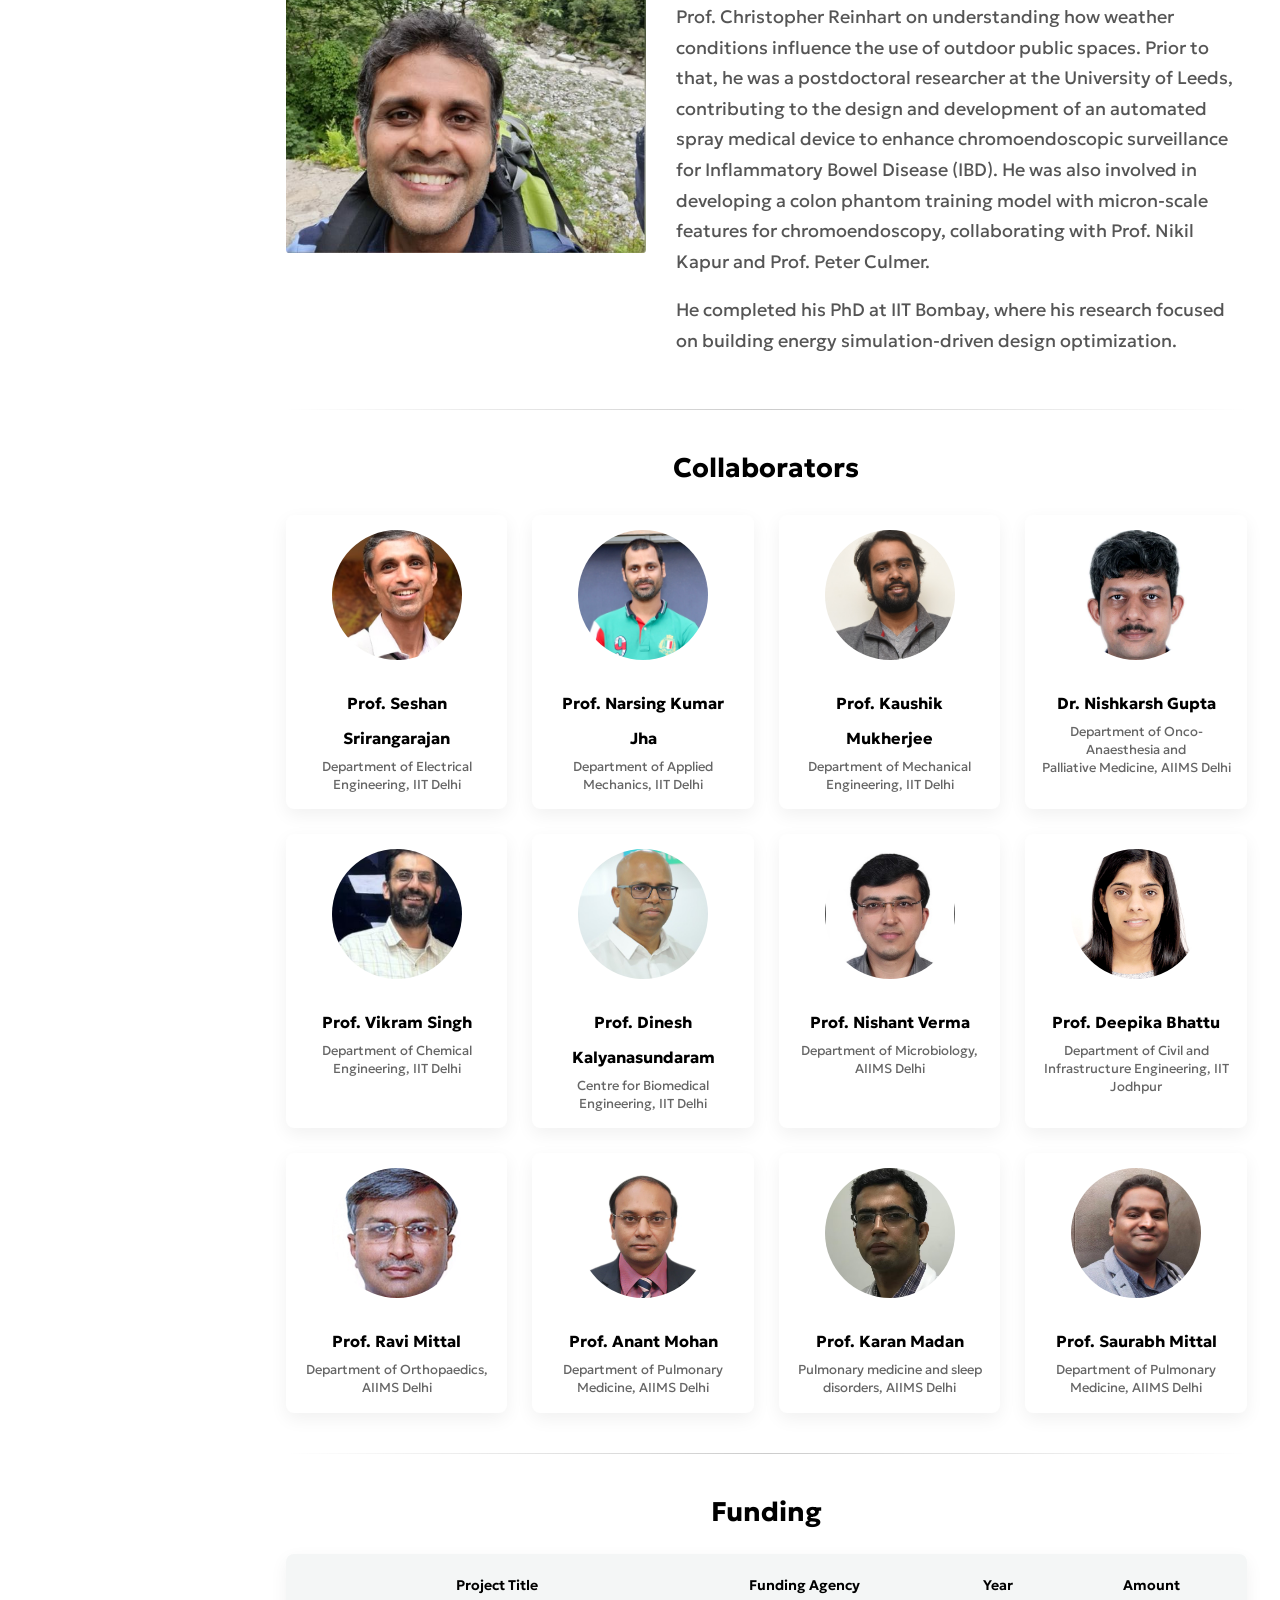
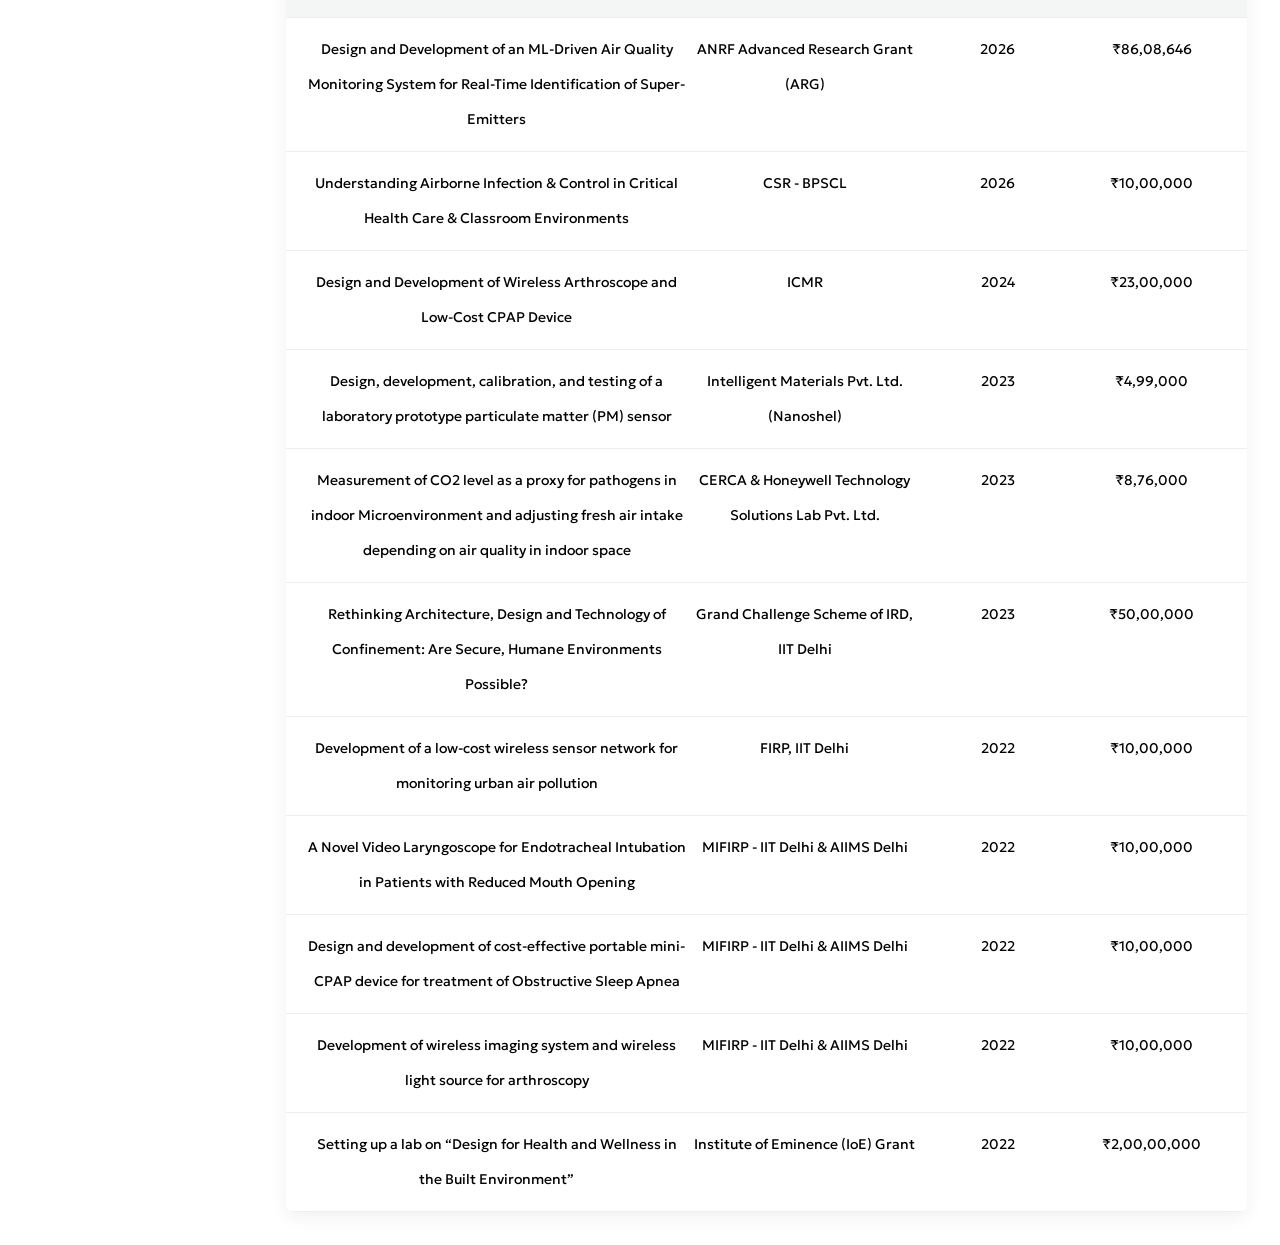
==== commit e81d8733: "updated" ====
--- a/index.html
+++ b/index.html
@@ -173,6 +173,13 @@
                 </div>
 
                 <div class="funding-row">
+                    <div>Design and Development of an ML-Driven Air Quality Monitoring System for Real-Time Identification of Super-Emitters</div>
+                    <div>ANRF Advanced Research Grant (ARG)</div>
+                    <div>2026</div>
+                    <div>₹86,08,646</div>
+                </div>
+
+                <div class="funding-row">
                     <div>Understanding Airborne Infection & Control in Critical Health Care & Classroom Environments</div>
                     <div>CSR - BPSCL</div>
                     <div>2026</div>
